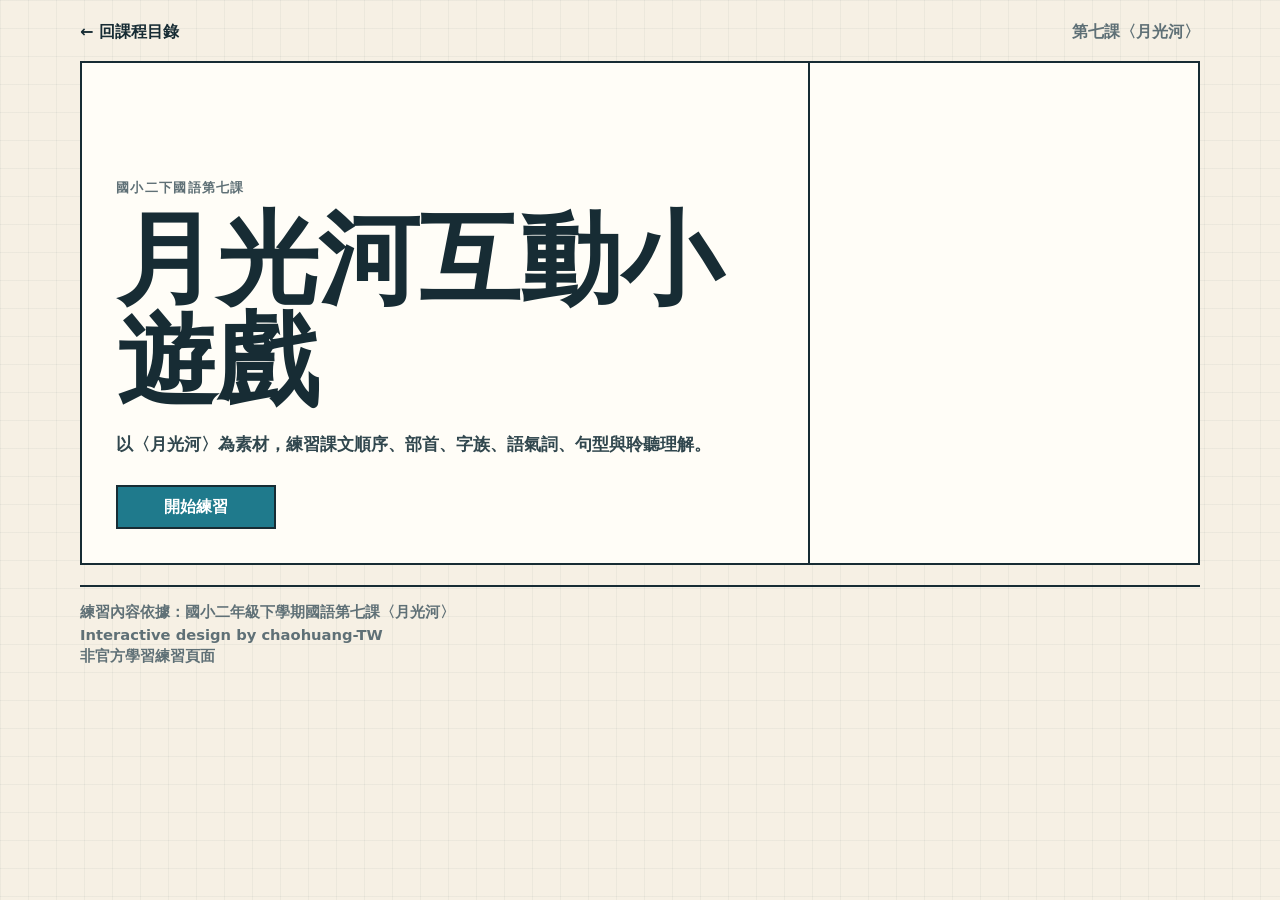
==== g2-mandarin-moon-river/index.html @ 5992a4fc "Add Moon River course page" ====
<!doctype html>
<html lang="zh-Hant">
  <head>
    <meta charset="utf-8">
    <meta name="viewport" content="width=device-width, initial-scale=1">
    <meta
      name="description"
      content="國小二年級下學期國語第七課〈月光河〉互動學習練習頁面。">
    <title>月光河互動小遊戲</title>
    <style>
      :root {
        color-scheme: light;
        --ink: #172c34;
        --muted: #5f7076;
        --paper: #f6f0e4;
        --surface: #fffdf7;
        --line: #172c34;
        --river: #1f7a8c;
        --leaf: #4f8f5b;
        --moon: #f0bd55;
        --rose: #c85757;
      }

      * {
        box-sizing: border-box;
      }

      [hidden] {
        display: none !important;
      }

      body {
        margin: 0;
        min-height: 100vh;
        color: var(--ink);
        font-family: "PingFang TC", "Noto Sans TC", "Microsoft JhengHei", system-ui, sans-serif;
        background:
          linear-gradient(rgba(23, 44, 52, 0.045) 1px, transparent 1px),
          linear-gradient(90deg, rgba(23, 44, 52, 0.045) 1px, transparent 1px),
          var(--paper);
        background-size: 28px 28px;
      }

      button,
      select {
        font: inherit;
      }

      button {
        min-height: 44px;
        border: 2px solid var(--line);
        background: var(--surface);
        cursor: pointer;
        font-weight: 900;
      }

      button:disabled {
        cursor: not-allowed;
        opacity: 0.45;
      }

      select {
        width: 100%;
        min-height: 42px;
        border: 2px solid var(--line);
        background: #fff;
        padding: 0 10px;
        font-weight: 800;
      }

      a {
        color: inherit;
        text-decoration: none;
      }

      .shell {
        width: min(1120px, calc(100% - 32px));
        margin: 0 auto;
        padding: 22px 0 34px;
      }

      .topbar {
        display: flex;
        align-items: center;
        justify-content: space-between;
        gap: 14px;
        margin-bottom: 18px;
      }

      .back-link {
        font-weight: 900;
      }

      .progress-note {
        color: var(--muted);
        font-weight: 900;
      }

      .hero {
        display: grid;
        grid-template-columns: minmax(0, 1fr) 390px;
        min-height: 500px;
        border: 2px solid var(--line);
        background: var(--surface);
      }

      .hero-copy {
        align-self: end;
        padding: 34px;
      }

      .hero-image {
        min-height: 500px;
        border-left: 2px solid var(--line);
        background-image: url("../assets/moon-river-hero.jpg");
        background-size: cover;
        background-position: center;
      }

      .label {
        margin: 0 0 12px;
        color: var(--muted);
        font-size: 0.82rem;
        font-weight: 900;
        letter-spacing: 0.1em;
        text-transform: uppercase;
      }

      h1,
      h2,
      h3,
      p {
        margin-top: 0;
      }

      h1 {
        max-width: 620px;
        margin-bottom: 18px;
        font-size: clamp(3rem, 8vw, 6.3rem);
        line-height: 1;
        letter-spacing: 0;
      }

      .intro {
        max-width: 640px;
        color: #31474e;
        font-size: 1.08rem;
        font-weight: 800;
        line-height: 1.8;
      }

      .start-button,
      .primary {
        background: var(--river);
        color: #fff;
      }

      .start-button {
        min-width: 160px;
        margin-top: 8px;
      }

      .game-layout {
        display: grid;
        grid-template-columns: 280px minmax(0, 1fr);
        gap: 18px;
        margin-top: 18px;
      }

      .map,
      .panel,
      .result-panel {
        border: 2px solid var(--line);
        background: var(--surface);
      }

      .map {
        padding: 16px;
      }

      .map h2 {
        margin-bottom: 8px;
        font-size: 1.4rem;
      }

      .stage-list {
        display: grid;
        gap: 8px;
        margin-top: 14px;
      }

      .stage-button {
        display: grid;
        grid-template-columns: 38px 1fr;
        gap: 10px;
        align-items: center;
        width: 100%;
        min-height: 58px;
        text-align: left;
      }

      .stage-button[aria-current="true"] {
        background: #e7f4f1;
      }

      .stage-number {
        display: grid;
        place-items: center;
        width: 38px;
        height: 38px;
        background: var(--ink);
        color: #fff;
      }

      .panel,
      .result-panel {
        padding: 22px;
      }

      .panel-head {
        display: flex;
        justify-content: space-between;
        gap: 12px;
        margin-bottom: 16px;
      }

      .score {
        color: var(--muted);
        font-weight: 900;
        white-space: nowrap;
      }

      .prompt {
        margin-bottom: 16px;
        padding: 14px;
        border: 2px solid var(--line);
        background: #eef6f4;
        font-weight: 900;
        line-height: 1.7;
      }

      .work {
        display: grid;
        gap: 12px;
      }

      .row {
        display: grid;
        grid-template-columns: minmax(0, 1fr) 220px;
        gap: 12px;
        align-items: center;
        padding: 12px;
        border: 2px solid var(--line);
        background: #fff;
      }

      .choice-grid,
      .word-bank {
        display: grid;
        grid-template-columns: repeat(auto-fit, minmax(150px, 1fr));
        gap: 10px;
      }

      .choice,
      .word {
        min-height: 48px;
        padding: 8px 12px;
      }

      .choice[aria-pressed="true"],
      .word[aria-pressed="true"] {
        background: var(--moon);
      }

      .answer-line {
        min-height: 58px;
        padding: 12px;
        border: 2px dashed var(--line);
        background: #fff;
        font-weight: 900;
        line-height: 1.8;
      }

      .actions {
        display: flex;
        flex-wrap: wrap;
        gap: 10px;
        margin-top: 16px;
      }

      .feedback {
        min-height: 28px;
        margin: 14px 0 0;
        color: var(--muted);
        font-weight: 900;
      }

      .feedback.good {
        color: var(--leaf);
      }

      .feedback.bad {
        color: var(--rose);
      }

      .result-panel {
        margin-top: 18px;
      }

      .site-credit {
        margin-top: 20px;
        padding-top: 16px;
        border-top: 2px solid var(--line);
        color: var(--muted);
        font-size: 0.92rem;
        font-weight: 900;
      }

      .site-credit p {
        margin-bottom: 4px;
      }

      @media (max-width: 860px) {
        .hero,
        .game-layout {
          grid-template-columns: 1fr;
        }

        .hero-image {
          min-height: 280px;
          border-top: 2px solid var(--line);
          border-left: 0;
          order: -1;
        }

        .panel-head {
          display: block;
        }
      }

      @media (max-width: 620px) {
        .topbar,
        .row {
          grid-template-columns: 1fr;
        }

        .topbar {
          display: grid;
        }
      }
    </style>
  </head>
  <body>
    <main class="shell">
      <div class="topbar">
        <a class="back-link" href="../">← 回課程目錄</a>
        <span class="progress-note" id="progress-note">第七課〈月光河〉</span>
      </div>

      <section class="hero" id="hero" aria-labelledby="game-title">
        <div class="hero-copy">
          <p class="label">國小二下國語第七課</p>
          <h1 id="game-title">月光河互動小遊戲</h1>
          <p class="intro">
            以〈月光河〉為素材，練習課文順序、部首、字族、語氣詞、句型與聆聽理解。
          </p>
          <button class="start-button" id="start-button" type="button">開始練習</button>
        </div>
        <div class="hero-image" aria-hidden="true"></div>
      </section>

      <section class="game-layout" id="game-layout" hidden>
        <aside class="map" aria-label="練習關卡">
          <h2>練習關卡</h2>
          <p class="progress-note">完成後可切換下一關。</p>
          <div class="stage-list" id="stage-list"></div>
        </aside>

        <section class="panel" aria-live="polite">
          <div class="panel-head">
            <div>
              <p class="label" id="task-label">任務</p>
              <h2 id="task-title">練習</h2>
            </div>
            <p class="score" id="score">0 / 6</p>
          </div>
          <div class="prompt" id="prompt"></div>
          <div class="work" id="work"></div>
          <p class="feedback" id="feedback"></p>
          <div class="actions">
            <button class="primary" id="check-button" type="button">檢查答案</button>
            <button id="next-button" type="button" disabled>下一關</button>
          </div>
        </section>
      </section>

      <section class="result-panel" id="result-panel" hidden>
        <p class="label">完成</p>
        <h2>第七課練習完成</h2>
        <p id="result-copy"></p>
        <button class="primary" id="restart-button" type="button">重新練習</button>
      </section>

      <footer class="site-credit">
        <p>練習內容依據：國小二年級下學期國語第七課〈月光河〉</p>
        <p>Interactive design by chaohuang-TW</p>
        <p>非官方學習練習頁面</p>
      </footer>
    </main>

    <script>
      const tasks = [
        {
          type: "select",
          label: "關卡一｜故事排序",
          title: "月光河故事順序",
          prompt: "依照課文情節，把事件排成正確順序。",
          summary: "閱讀故事時先找背景，再找事件發生的原因、經過與結果。",
          rows: [
            ["很久以前，有一條月圓時會出現很多月亮的河。", "1"],
            ["月圓那天，小白兔因為生病沒有來。", "2"],
            ["動物們決定去探望小白兔。", "3"],
            ["小白兔可惜自己不能看見月光河。", "4"],
            ["動物們挖坑，請小象把月光河的水吸到院子裡。", "5"],
            ["小池塘裡也有很多月亮，大家度過快樂的夜晚。", "6"]
          ],
          options: ["1", "2", "3", "4", "5", "6"]
        },
        {
          type: "select",
          label: "關卡二｜部首",
          title: "部首辨識",
          prompt: "選出每個生字正確的部首。",
          summary: "部首可以幫助判斷字義，例如疒部常和生病有關。",
          rows: [
            ["祕", "示部"],
            ["猴", "犬部"],
            ["病", "疒部"],
            ["探", "手部"],
            ["體", "骨部"],
            ["請", "言部"]
          ],
          options: ["示部", "犬部", "疒部", "手部", "骨部", "言部"]
        },
        {
          type: "select",
          label: "關卡三｜昔字家族",
          title: "字族填空",
          prompt: "把「昔」加上不同部首，選出句子需要的字。",
          summary: "相同字件加上不同部首，會形成不同的字義。",
          rows: [
            ["阿姨向媽媽__用廚房。", "借"],
            ["她弄__醬油和黑醋。", "錯"],
            ["酸辣湯需要黑__。", "醋"],
            ["可__整鍋湯變鹹辣湯了。", "惜"]
          ],
          options: ["借", "錯", "醋", "惜"]
        },
        {
          type: "choice",
          label: "關卡四｜語氣",
          title: "一定或可能",
          prompt: "讀句子，判斷應該使用「一定」或「可能」。",
          summary: "一定表示很確定，可能表示還不確定。",
          questions: [
            ["哥哥已經報名了，他____會參加說故事比賽。", "一定"],
            ["弟弟還沒決定，他____會參加說故事比賽。", "可能"],
            ["這枝筆太貴了，媽媽____不會買。", "一定"]
          ],
          options: ["一定", "可能"]
        },
        {
          type: "sentence",
          label: "關卡五｜句型",
          title: "除了……都……",
          prompt: "依序點選詞語，組成正確句子。",
          summary: "「除了……都……」先說例外，再說其他人或事的共同情況。",
          answer: ["除了", "文欣", "生病請假", "我們", "都", "參加了運動會"],
          bank: ["都", "生病請假", "文欣", "參加了運動會", "除了", "我們"]
        },
        {
          type: "choice",
          label: "關卡六｜聆聽理解",
          title: "朋友電話任務",
          prompt: "根據朋友打電話關心同學的情境，回答問題。",
          summary: "聆聽時要抓住人物、原因與行動。",
          questions: [
            ["是誰主動打電話給對方？", "家明"],
            ["下課時，家明和智文常一起做什麼？", "跑步"],
            ["家明和智文的感情怎麼樣？", "很好"]
          ],
          options: ["家明", "智文", "跑步", "畫畫", "很好", "普通"]
        }
      ];

      const hero = document.querySelector("#hero");
      const gameLayout = document.querySelector("#game-layout");
      const stageList = document.querySelector("#stage-list");
      const taskLabel = document.querySelector("#task-label");
      const taskTitle = document.querySelector("#task-title");
      const prompt = document.querySelector("#prompt");
      const work = document.querySelector("#work");
      const feedback = document.querySelector("#feedback");
      const score = document.querySelector("#score");
      const checkButton = document.querySelector("#check-button");
      const nextButton = document.querySelector("#next-button");
      const resultPanel = document.querySelector("#result-panel");
      const resultCopy = document.querySelector("#result-copy");
      const startButton = document.querySelector("#start-button");
      const restartButton = document.querySelector("#restart-button");

      let current = 0;
      let completed = new Set();
      let sentenceSelection = [];

      function start() {
        current = 0;
        completed = new Set();
        hero.hidden = true;
        resultPanel.hidden = true;
        gameLayout.hidden = false;
        render();
      }

      function renderStageList() {
        stageList.innerHTML = "";
        tasks.forEach((task, index) => {
          const button = document.createElement("button");
          button.className = "stage-button";
          button.type = "button";
          button.setAttribute("aria-current", index === current ? "true" : "false");
          button.innerHTML = `<span class="stage-number">${index + 1}</span><span>${task.title}</span>`;
          button.addEventListener("click", () => {
            current = index;
            render();
          });
          stageList.appendChild(button);
        });
      }

      function render() {
        const task = tasks[current];
        sentenceSelection = [];
        taskLabel.textContent = task.label;
        taskTitle.textContent = task.title;
        prompt.textContent = task.prompt;
        feedback.textContent = "";
        feedback.className = "feedback";
        checkButton.disabled = false;
        nextButton.disabled = !completed.has(current);
        score.textContent = `${completed.size} / ${tasks.length}`;
        work.innerHTML = "";
        renderStageList();

        if (task.type === "select") renderSelectTask(task);
        if (task.type === "choice") renderChoiceTask(task);
        if (task.type === "sentence") renderSentenceTask(task);
      }

      function renderSelectTask(task) {
        task.rows.forEach(([text]) => {
          const row = document.createElement("label");
          row.className = "row";
          const select = document.createElement("select");
          select.innerHTML = `<option value="">請選擇</option>${task.options.map((option) => `<option>${option}</option>`).join("")}`;
          row.append(text, select);
          work.appendChild(row);
        });
      }

      function renderChoiceTask(task) {
        task.questions.forEach(([text], questionIndex) => {
          const block = document.createElement("div");
          block.className = "row";
          const question = document.createElement("strong");
          const grid = document.createElement("div");
          question.textContent = text;
          grid.className = "choice-grid";
          task.options.forEach((option) => {
            const button = document.createElement("button");
            button.className = "choice";
            button.type = "button";
            button.textContent = option;
            button.dataset.questionIndex = String(questionIndex);
            button.dataset.value = option;
            button.setAttribute("aria-pressed", "false");
            button.addEventListener("click", () => {
              grid.querySelectorAll("button").forEach((item) => item.setAttribute("aria-pressed", "false"));
              button.setAttribute("aria-pressed", "true");
            });
            grid.appendChild(button);
          });
          block.append(question, grid);
          work.appendChild(block);
        });
      }

      function renderSentenceTask(task) {
        const answerLine = document.createElement("div");
        const bank = document.createElement("div");
        answerLine.className = "answer-line";
        bank.className = "word-bank";
        answerLine.textContent = "尚未選擇";

        task.bank.forEach((word) => {
          const button = document.createElement("button");
          button.className = "word";
          button.type = "button";
          button.textContent = word;
          button.setAttribute("aria-pressed", "false");
          button.addEventListener("click", () => {
            if (button.getAttribute("aria-pressed") === "true") return;
            button.setAttribute("aria-pressed", "true");
            sentenceSelection.push(word);
            answerLine.textContent = sentenceSelection.join(" ");
          });
          bank.appendChild(button);
        });

        work.append(answerLine, bank);
      }

      function check() {
        const task = tasks[current];
        let isCorrect = false;

        if (task.type === "select") {
          const selects = [...work.querySelectorAll("select")];
          isCorrect = selects.every((select, index) => select.value === task.rows[index][1]);
        }

        if (task.type === "choice") {
          isCorrect = task.questions.every((question, index) => {
            const selected = work.querySelector(`button[data-question-index="${index}"][aria-pressed="true"]`);
            return selected?.dataset.value === question[1];
          });
        }

        if (task.type === "sentence") {
          isCorrect = sentenceSelection.join("") === task.answer.join("");
        }

        if (isCorrect) {
          completed.add(current);
          feedback.textContent = `答對了。${task.summary}`;
          feedback.className = "feedback good";
          checkButton.disabled = true;
          nextButton.disabled = false;
          score.textContent = `${completed.size} / ${tasks.length}`;
        } else {
          feedback.textContent = "再檢查一次。";
          feedback.className = "feedback bad";
        }
      }

      function next() {
        if (completed.size === tasks.length) {
          finish();
          return;
        }
        current = (current + 1) % tasks.length;
        while (completed.has(current) && completed.size < tasks.length) {
          current = (current + 1) % tasks.length;
        }
        render();
      }

      function finish() {
        gameLayout.hidden = true;
        resultPanel.hidden = false;
        resultCopy.textContent = "已完成〈月光河〉六個練習項目。";
      }

      startButton.addEventListener("click", start);
      restartButton.addEventListener("click", start);
      checkButton.addEventListener("click", check);
      nextButton.addEventListener("click", next);
    </script>
  </body>
</html>
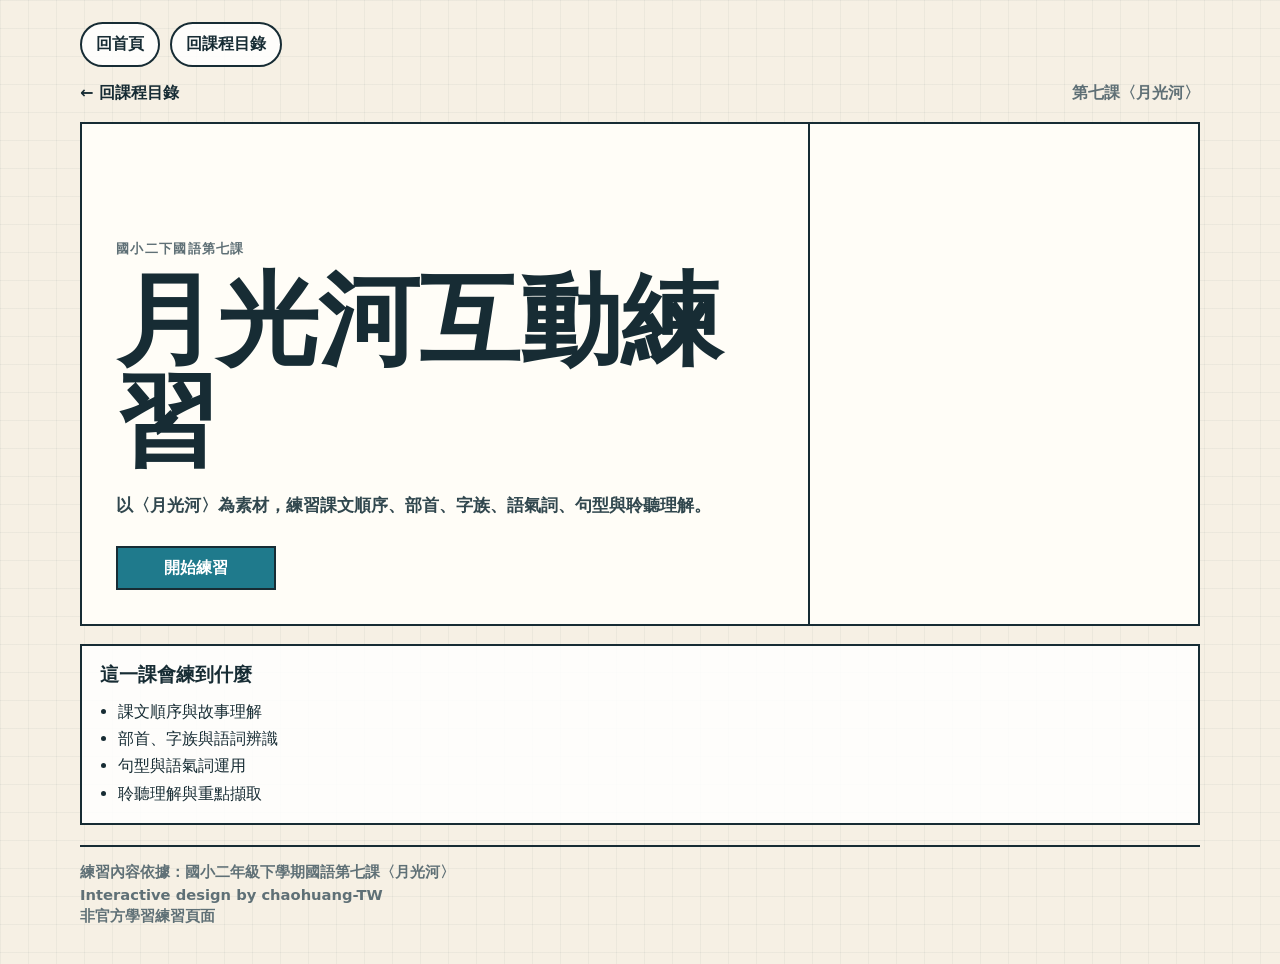
==== commit 26af130e: "Refine homepage and unify course platform" ====
--- a/g2-mandarin-moon-river/index.html
+++ b/g2-mandarin-moon-river/index.html
@@ -6,7 +6,8 @@
     <meta
       name="description"
       content="國小二年級下學期國語第七課〈月光河〉互動學習練習頁面。">
-    <title>月光河互動小遊戲</title>
+    <title>月光河互動練習</title>
+    <link rel="stylesheet" href="../assets/css/course-platform.css">
     <style>
       :root {
         color-scheme: light;
@@ -350,7 +351,7 @@
       }
     </style>
   </head>
-  <body>
+  <body data-course-id="moon-river">
     <main class="shell">
       <div class="topbar">
         <a class="back-link" href="../">← 回課程目錄</a>
@@ -360,7 +361,7 @@
       <section class="hero" id="hero" aria-labelledby="game-title">
         <div class="hero-copy">
           <p class="label">國小二下國語第七課</p>
-          <h1 id="game-title">月光河互動小遊戲</h1>
+          <h1 id="game-title">月光河互動練習</h1>
           <p class="intro">
             以〈月光河〉為素材，練習課文順序、部首、字族、語氣詞、句型與聆聽理解。
           </p>
@@ -676,5 +677,6 @@
       checkButton.addEventListener("click", check);
       nextButton.addEventListener("click", next);
     </script>
+    <script src="../assets/js/course-platform.js"></script>
   </body>
 </html>
--- a/assets/css/course-platform.css
+++ b/assets/css/course-platform.css
@@ -0,0 +1,49 @@
+.course-platform-bar {
+  display: flex;
+  flex-wrap: wrap;
+  gap: 10px;
+  margin-bottom: 16px;
+}
+
+.course-platform-link {
+  display: inline-flex;
+  align-items: center;
+  justify-content: center;
+  min-height: 44px;
+  padding: 10px 14px;
+  border: 2px solid currentColor;
+  border-radius: 999px;
+  background: rgba(255, 255, 255, 0.86);
+  color: inherit;
+  font-weight: 900;
+  text-decoration: none;
+}
+
+.course-platform-link:hover {
+  transform: translateY(-2px);
+}
+
+.course-platform-skills,
+.course-platform-summary {
+  margin-top: 18px;
+  padding: 16px 18px;
+  border: 2px solid currentColor;
+  background: rgba(255, 255, 255, 0.86);
+}
+
+.course-platform-skills h2,
+.course-platform-summary h3 {
+  margin: 0 0 10px;
+  font-size: 1.2rem;
+}
+
+.course-platform-skills ul {
+  margin: 0;
+  padding-left: 18px;
+  line-height: 1.7;
+}
+
+.course-platform-summary p {
+  margin: 0;
+  line-height: 1.8;
+}
